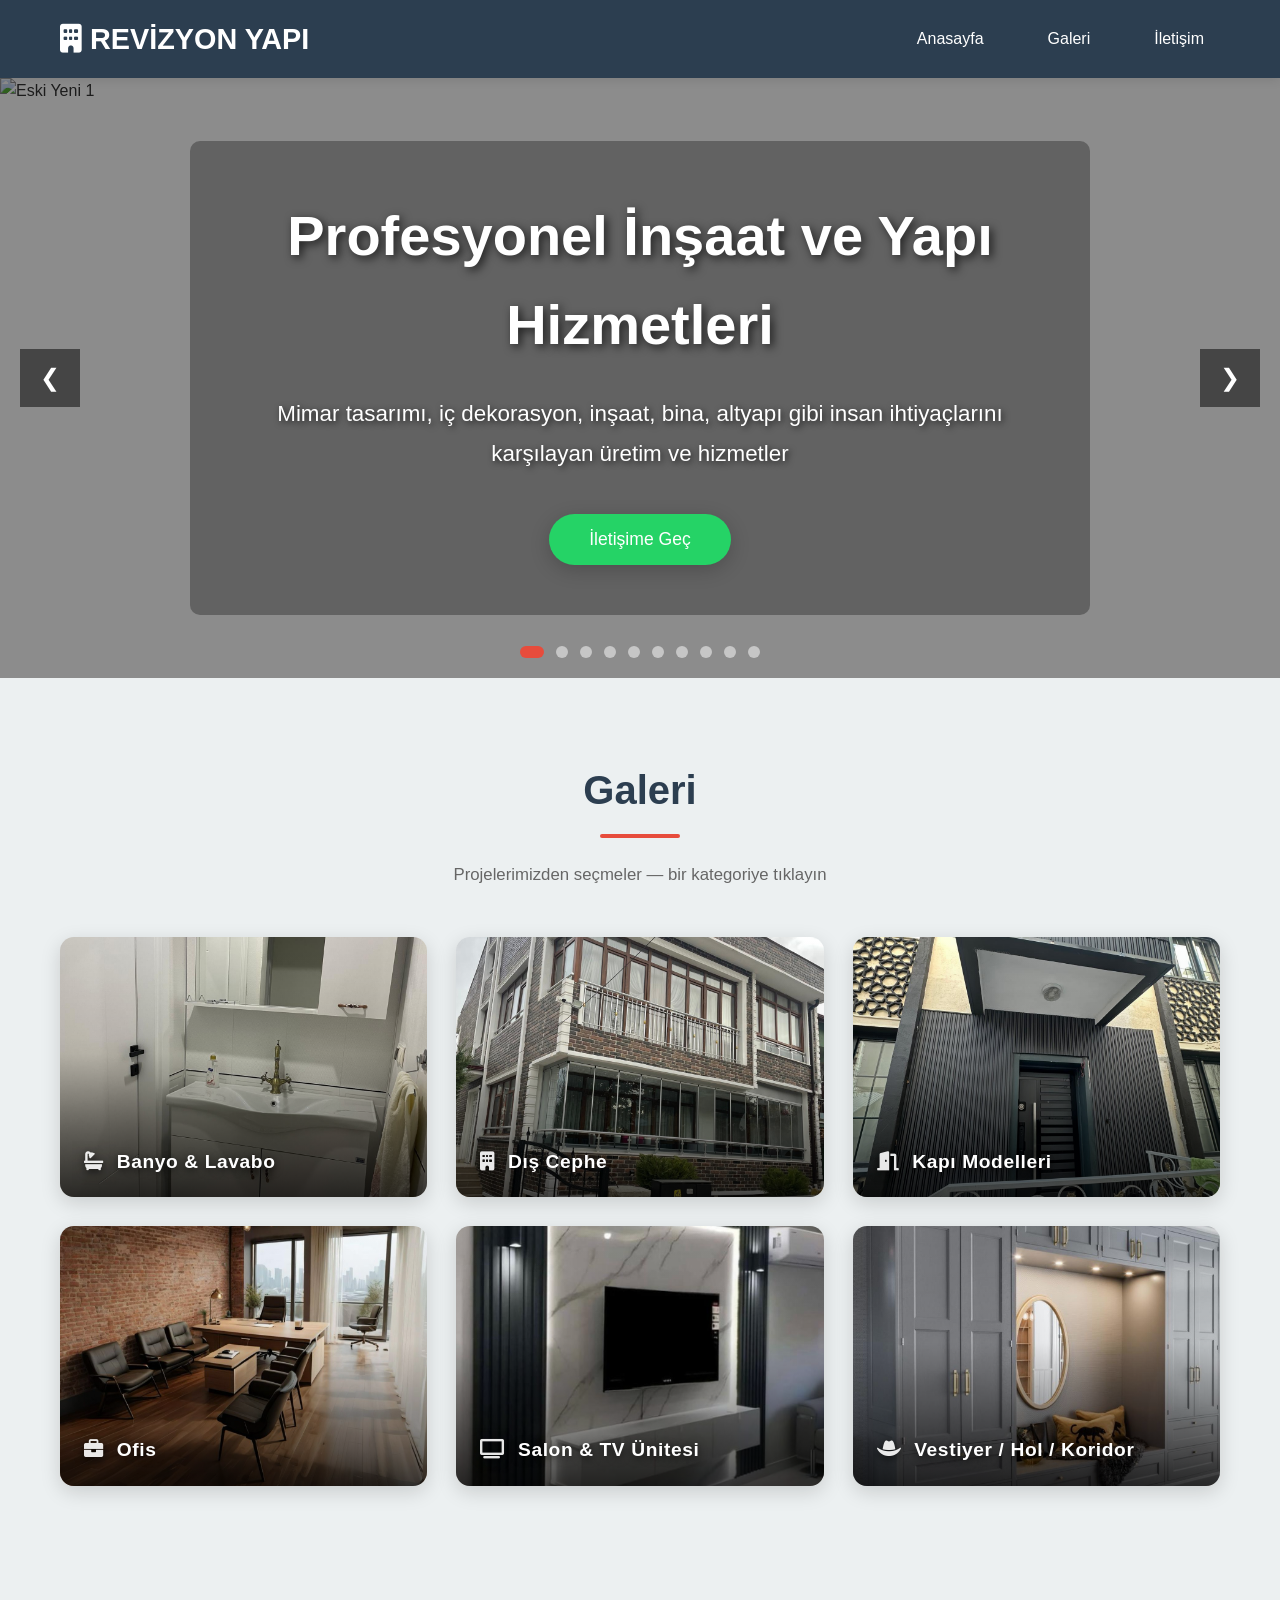
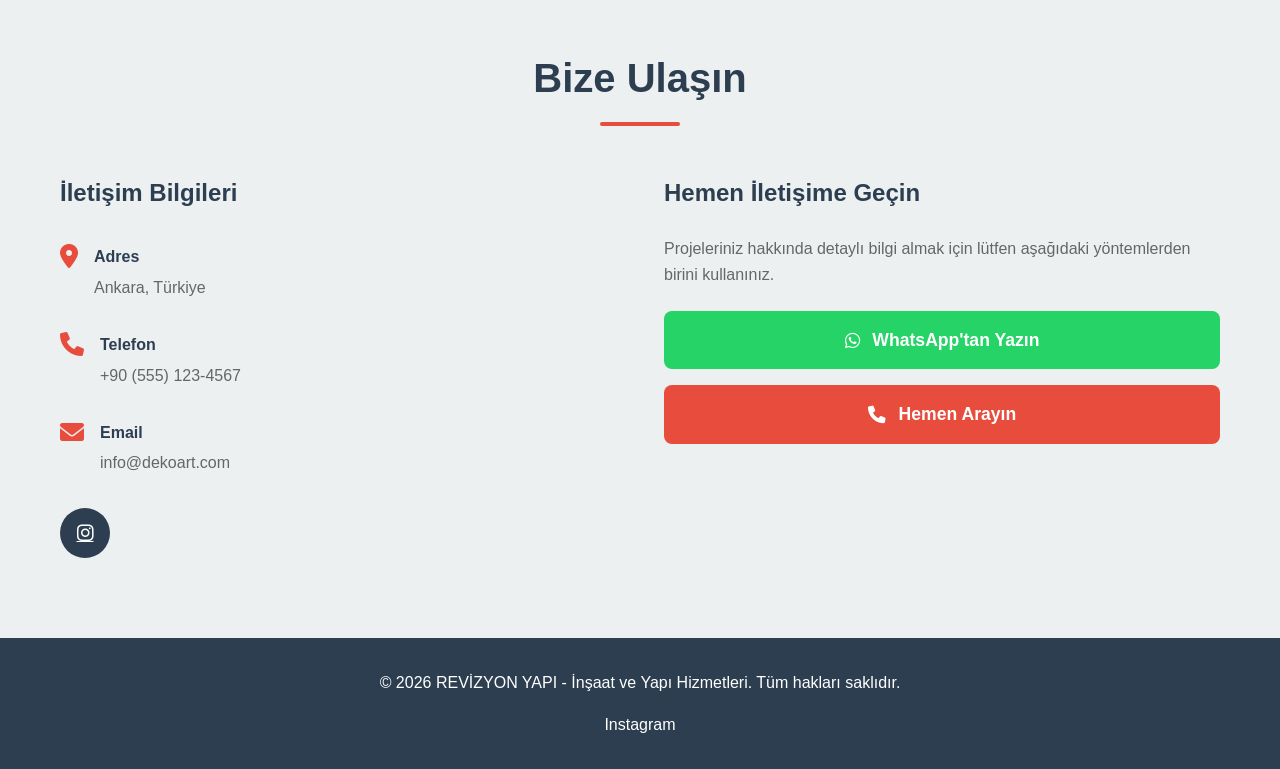
==== index.html @ 6023c545 "ilk yukleme" ====
<!DOCTYPE html>
<html lang="tr">
<head>
    <meta charset="UTF-8">
    <meta name="viewport" content="width=device-width, initial-scale=1.0">
    <title>REVİZYON YAPI - İnşaat ve Yapı Hizmetleri</title>
    <link rel="stylesheet" href="style.css">
    <link rel="stylesheet" href="https://cdnjs.cloudflare.com/ajax/libs/font-awesome/6.0.0/css/all.min.css">
</head>
<body>
    <!-- NAVİGASYON -->
    <nav class="navbar">
        <div class="container">
            <div class="navbar-brand">
                <h1><i class="fas fa-building"></i> REVİZYON YAPI</h1>
            </div>
            <button class="hamburger" id="hamburgerBtn" aria-label="Menü">
                <span></span>
                <span></span>
                <span></span>
            </button>
            <ul class="nav-menu" id="navMenu">
                <li><a href="#home">Anasayfa</a></li>
                <li><a href="#gallery">Galeri</a></li>
                <li><a href="#contact">İletişim</a></li>
            </ul>
        </div>
    </nav>

    <!-- HERO SECTION - IMAGE CAROUSEL -->
    <section id="home" class="hero">
        <div class="carousel-container">
            <div class="carousel">
                <div class="carousel-slide fade">
                    <img src="images/eski-yeni/Gemini_Generated_Image_1mvo9q1mvo9q1mvo.png" alt="Eski Yeni 1">
                </div>
                <div class="carousel-slide fade">
                    <img src="images/eski-yeni/Gemini_Generated_Image_4hr7b64hr7b64hr7.png" alt="Eski Yeni 2">
                </div>
                <div class="carousel-slide fade">
                    <img src="images/eski-yeni/Gemini_Generated_Image_7pe2s27pe2s27pe2.png" alt="Eski Yeni 3">
                </div>
                <div class="carousel-slide fade">
                    <img src="images/eski-yeni/Gemini_Generated_Image_8bwgp68bwgp68bwg.png" alt="Eski Yeni 4">
                </div>
                <div class="carousel-slide fade">
                    <img src="images/eski-yeni/Gemini_Generated_Image_aozlq8aozlq8aozl.png" alt="Eski Yeni 5">
                </div>
                <div class="carousel-slide fade">
                    <img src="images/eski-yeni/Gemini_Generated_Image_g1pezsg1pezsg1pe.png" alt="Eski Yeni 6">
                </div>
                <div class="carousel-slide fade">
                    <img src="images/eski-yeni/Gemini_Generated_Image_jnne5fjnne5fjnne.png" alt="Eski Yeni 7">
                </div>
                <div class="carousel-slide fade">
                    <img src="images/eski-yeni/Gemini_Generated_Image_pfhkv2pfhkv2pfhk.png" alt="Eski Yeni 8">
                </div>
                <div class="carousel-slide fade">
                    <img src="images/eski-yeni/Gemini_Generated_Image_pz9ef6pz9ef6pz9e.png" alt="Eski Yeni 9">
                </div>
                <div class="carousel-slide fade">
                    <img src="images/eski-yeni/Gemini_Generated_Image_t4fte6t4fte6t4ft.png" alt="Eski Yeni 10">
                </div>
            </div>

            <!-- CAROUSEL CONTROLS -->
            <button class="carousel-prev" id="carouselPrev">&#10094;</button>
            <button class="carousel-next" id="carouselNext">&#10095;</button>

            <!-- CAROUSEL INDICATORS -->
            <div class="carousel-indicators">
                <span class="indicator" data-slide="1"></span>
                <span class="indicator" data-slide="2"></span>
                <span class="indicator" data-slide="3"></span>
                <span class="indicator" data-slide="4"></span>
                <span class="indicator" data-slide="5"></span>
                <span class="indicator" data-slide="6"></span>
                <span class="indicator" data-slide="7"></span>
                <span class="indicator" data-slide="8"></span>
                <span class="indicator" data-slide="9"></span>
                <span class="indicator" data-slide="10"></span>
            </div>

            <!-- HERO CONTENT OVERLAY -->
            <div class="hero-overlay">
                <div class="hero-content">
                    <h2>Profesyonel İnşaat ve Yapı Hizmetleri</h2>
                    <p>Mimar tasarımı, iç dekorasyon, inşaat, bina, altyapı gibi insan ihtiyaçlarını karşılayan üretim ve hizmetler</p>
                    <button class="cta-btn">İletişime Geç</button>
                </div>
            </div>
        </div>
    </section>

    <!-- GALERİ SECTION -->
    <section id="gallery" class="gallery">
        <div class="container">
            <h2 class="section-title">Galeri</h2>
            <p class="section-subtitle">Projelerimizden seçmeler — bir kategoriye tıklayın</p>

            <div class="gallery-categories">
                <a href="galeri/banyo-lavabo.html" class="gallery-card">
                    <img src="images/banyo-lavabo/1.jpeg" alt="Banyo &amp; Lavabo">
                    <div class="gallery-card-overlay">
                        <h3><i class="fas fa-bath"></i> Banyo &amp; Lavabo</h3>
                    </div>
                </a>
                <a href="galeri/dis-cephe.html" class="gallery-card">
                    <img src="images/dis-cephe/1.jpeg" alt="Dış Cephe">
                    <div class="gallery-card-overlay">
                        <h3><i class="fas fa-building"></i> Dış Cephe</h3>
                    </div>
                </a>
                <a href="galeri/kapi-modelleri.html" class="gallery-card">
                    <img src="images/kapi-modelleri/1.jpeg" alt="Kapı Modelleri">
                    <div class="gallery-card-overlay">
                        <h3><i class="fas fa-door-open"></i> Kapı Modelleri</h3>
                    </div>
                </a>
                <a href="galeri/ofis.html" class="gallery-card">
                    <img src="images/ofis/1.jpeg" alt="Ofis">
                    <div class="gallery-card-overlay">
                        <h3><i class="fas fa-briefcase"></i> Ofis</h3>
                    </div>
                </a>
                <a href="galeri/salon-tv-unitesi.html" class="gallery-card">
                    <img src="images/salon-tv-unitesi/1.jpeg" alt="Salon &amp; TV Ünitesi">
                    <div class="gallery-card-overlay">
                        <h3><i class="fas fa-tv"></i> Salon &amp; TV Ünitesi</h3>
                    </div>
                </a>
                <a href="galeri/vestiyer-hol-koridor.html" class="gallery-card">
                    <img src="images/vestiyer-hol-koridor/1.jpeg" alt="Vestiyer / Hol / Koridor">
                    <div class="gallery-card-overlay">
                        <h3><i class="fas fa-hat-cowboy"></i> Vestiyer / Hol / Koridor</h3>
                    </div>
                </a>
            </div>
        </div>
    </section>





    <!-- İLETİŞİM FORMU -->
    <section id="contact" class="contact">
        <div class="container">
            <h2 class="section-title">Bize Ulaşın</h2>
            <div class="contact-wrapper">
                <div class="contact-info">
                    <h3>İletişim Bilgileri</h3>
                    <div class="info-item">
                        <i class="fas fa-map-marker-alt"></i>
                        <div>
                            <h4>Adres</h4>
                            <p>Ankara, Türkiye</p>
                        </div>
                    </div>
                    <div class="info-item">
                        <i class="fas fa-phone"></i>
                        <div>
                            <h4>Telefon</h4>
                            <p>+90 (555) 123-4567</p>
                        </div>
                    </div>
                    <div class="info-item">
                        <i class="fas fa-envelope"></i>
                        <div>
                            <h4>Email</h4>
                            <p>info@dekoart.com</p>
                        </div>
                    </div>
                    <div class="social-links">
                        <a href="https://instagram.com/revizyon_yapı2020" target="_blank" title="Instagram"><i class="fab fa-instagram"></i></a>
                    </div>
                </div>

                <div class="quick-contact">
                    <h3>Hemen İletişime Geçin</h3>
                    <p>Projeleriniz hakkında detaylı bilgi almak için lütfen aşağıdaki yöntemlerden birini kullanınız.</p>
                    <div class="contact-buttons">
                        <a href="https://wa.me/905551234567" class="whatsapp-btn" target="_blank">
                            <i class="fab fa-whatsapp"></i> WhatsApp'tan Yazın
                        </a>
                        <a href="tel:+905551234567" class="phone-btn">
                            <i class="fas fa-phone"></i> Hemen Arayın
                        </a>
                    </div>
                </div>
            </div>
        </div>
    </section>

    <!-- FOOTER -->
    <footer class="footer">
        <div class="container">
            <p>&copy; 2026 REVİZYON YAPI - İnşaat ve Yapı Hizmetleri. Tüm hakları saklıdır.</p>
            <div class="footer-links">
                <a href="https://instagram.com/revizyon_yapı2020" target="_blank">Instagram</a>
            </div>
        </div>
    </footer>

    <!-- SCROLL TO TOP BUTTON -->
    <button class="scroll-to-top" title="Yukarı Çık"><i class="fas fa-arrow-up"></i></button>

    <script src="script.js"></script>
</body>
</html>
---- style.css ----
* {
    margin: 0;
    padding: 0;
    box-sizing: border-box;
}

:root {
    --primary-color: #2c3e50;
    --secondary-color: #e74c3c;
    --accent-color: #3498db;
    --light-bg: #ecf0f1;
    --text-color: #333;
    --transition: all 0.3s ease;
}

body {
    font-family: 'Segoe UI', Tahoma, Geneva, Verdana, sans-serif;
    line-height: 1.6;
    color: var(--text-color);
}

.container {
    max-width: 1200px;
    margin: 0 auto;
    padding: 0 20px;
}

/* HAMBURGER MENÜ */
.hamburger {
    display: none;
    flex-direction: column;
    gap: 5px;
    background: none;
    border: none;
    cursor: pointer;
    padding: 6px;
    z-index: 200;
}

.hamburger span {
    display: block;
    width: 26px;
    height: 3px;
    background: white;
    border-radius: 3px;
    transition: var(--transition);
}

.hamburger.active span:nth-child(1) {
    transform: translateY(8px) rotate(45deg);
}

.hamburger.active span:nth-child(2) {
    opacity: 0;
}

.hamburger.active span:nth-child(3) {
    transform: translateY(-8px) rotate(-45deg);
}

/* SCROLL TO TOP */
.scroll-to-top {
    position: fixed;
    bottom: 30px;
    right: 30px;
    background: var(--secondary-color);
    color: white;
    border: none;
    width: 48px;
    height: 48px;
    border-radius: 50%;
    font-size: 1.1rem;
    cursor: pointer;
    display: none;
    align-items: center;
    justify-content: center;
    z-index: 999;
    box-shadow: 0 4px 15px rgba(0,0,0,0.2);
    transition: var(--transition);
}

.scroll-to-top:hover {
    background: #c0392b;
    transform: scale(1.1);
}

/* NAVİGASYON */
.navbar {
    background: var(--primary-color);
    color: white;
    padding: 1rem 0;
    position: sticky;
    top: 0;
    z-index: 100;
    box-shadow: 0 2px 10px rgba(0,0,0,0.1);
}

.navbar .container {
    display: flex;
    justify-content: space-between;
    align-items: center;
}

.navbar-brand h1 {
    font-size: 1.8rem;
    display: flex;
    align-items: center;
    gap: 0.5rem;
}

.nav-menu {
    display: flex;
    list-style: none;
    gap: 2rem;
}

.nav-menu a {
    color: white;
    text-decoration: none;
    transition: var(--transition);
    padding: 0.5rem 1rem;
    border-radius: 5px;
}

.nav-menu a:hover {
    background: var(--secondary-color);
    color: white;
}

/* HERO SECTION */
.hero {
    position: relative;
    width: 100%;
    height: clamp(420px, 70vh, 600px);
    overflow: hidden;
}

.carousel-container {
    position: relative;
    width: 100%;
    height: 100%;
}

.carousel {
    position: relative;
    width: 100%;
    height: 100%;
}

.carousel-slide {
    position: absolute;
    width: 100%;
    height: 100%;
    opacity: 0;
    transition: opacity 1s ease-in-out;
    z-index: 1;
}

.carousel-slide.fade {
    opacity: 0;
}

.carousel-slide.fade.active {
    opacity: 1;
}

.carousel-slide img {
    width: 100%;
    height: 100%;
    object-fit: cover;
}

/* CAROUSEL CONTROLS */
.carousel-prev,
.carousel-next {
    position: absolute;
    top: 50%;
    transform: translateY(-50%);
    background: rgba(0, 0, 0, 0.5);
    color: white;
    border: none;
    font-size: 24px;
    padding: 15px 20px;
    cursor: pointer;
    z-index: 10;
    transition: var(--transition);
}

.carousel-prev {
    left: 20px;
}

.carousel-next {
    right: 20px;
}

.carousel-prev:hover,
.carousel-next:hover {
    background: rgba(0, 0, 0, 0.8);
}

/* CAROUSEL INDICATORS */
.carousel-indicators {
    position: absolute;
    bottom: 20px;
    left: 50%;
    transform: translateX(-50%);
    display: flex;
    gap: 12px;
    z-index: 10;
}

.indicator {
    width: 12px;
    height: 12px;
    border-radius: 50%;
    background: rgba(255, 255, 255, 0.5);
    cursor: pointer;
    transition: var(--transition);
}

.indicator.active {
    background: var(--secondary-color);
    width: 24px;
    border-radius: 6px;
}

.indicator:hover {
    background: rgba(255, 255, 255, 0.8);
}

/* HERO OVERLAY */
.hero-overlay {
    position: absolute;
    top: 0;
    left: 0;
    right: 0;
    bottom: 0;
    background: rgba(0, 0, 0, 0.45);
    display: flex;
    align-items: center;
    justify-content: center;
    z-index: 5;
}

.hero-content {
    text-align: center;
    color: white;
    max-width: 900px;
    padding: 50px;
    animation: slideInDown 0.8s ease;
    z-index: 6;
    background: rgba(0, 0, 0, 0.3);
    border-radius: 10px;
}

.hero-content h2 {
    font-size: 3.5rem;
    margin-bottom: 1.5rem;
    text-shadow: 3px 3px 10px rgba(0, 0, 0, 0.7);
    font-weight: 700;
}

.hero-content p {
    font-size: 1.4rem;
    margin-bottom: 2.5rem;
    opacity: 1;
    text-shadow: 2px 2px 6px rgba(0, 0, 0, 0.7);
    line-height: 1.8;
}

.cta-btn {
    background: #25D366;
    color: white;
    border: none;
    padding: 15px 40px;
    font-size: 1.1rem;
    border-radius: 50px;
    cursor: pointer;
    transition: var(--transition);
    box-shadow: 0 5px 20px rgba(0,0,0,0.2);
}

.cta-btn:hover {
    background: #1fa952;
    transform: translateY(-3px);
    box-shadow: 0 8px 25px rgba(0,0,0,0.3);
}

/* SECTION TITLES */
.section-title {
    font-size: 2.5rem;
    text-align: center;
    margin-bottom: 3rem;
    color: var(--primary-color);
    position: relative;
    padding-bottom: 1rem;
}

.section-title::after {
    content: '';
    position: absolute;
    bottom: 0;
    left: 50%;
    transform: translateX(-50%);
    width: 80px;
    height: 4px;
    background: var(--secondary-color);
    border-radius: 2px;
}

/* GALERİ */
.gallery {
    padding: 80px 20px;
    background: var(--light-bg);
}

.section-subtitle {
    text-align: center;
    color: #666;
    margin-top: -1.5rem;
    margin-bottom: 3rem;
    font-size: 1.05rem;
}

/* GALERİ KATEGORİ KARTLARI */
.gallery-categories {
    display: grid;
    grid-template-columns: repeat(3, 1fr);
    gap: 1.8rem;
}

.gallery-card {
    display: block;
    position: relative;
    border-radius: 14px;
    overflow: hidden;
    box-shadow: 0 6px 20px rgba(0,0,0,0.15);
    transition: var(--transition);
    text-decoration: none;
    height: 260px;
}

.gallery-card:hover {
    transform: translateY(-8px);
    box-shadow: 0 18px 40px rgba(0,0,0,0.25);
}

.gallery-card img {
    width: 100%;
    height: 100%;
    object-fit: cover;
    transition: transform 0.5s ease;
    display: block;
}

.gallery-card:hover img {
    transform: scale(1.08);
}

.gallery-card-overlay {
    position: absolute;
    inset: 0;
    background: linear-gradient(to top, rgba(0,0,0,0.72) 0%, rgba(0,0,0,0.05) 55%, rgba(0,0,0,0) 100%);
    display: flex;
    align-items: flex-end;
    padding: 1.4rem 1.5rem;
    color: white;
    transition: background 0.35s ease;
}

.gallery-card:hover .gallery-card-overlay {
    background: linear-gradient(to top, rgba(0,0,0,0.85) 0%, rgba(0,0,0,0.15) 60%, rgba(0,0,0,0) 100%);
}

.gallery-card-overlay h3 {
    font-size: 1.2rem;
    font-weight: 700;
    letter-spacing: 0.6px;
    margin: 0;
    font-family: 'Segoe UI', sans-serif;
    text-shadow: 0 2px 8px rgba(0,0,0,0.8);
    color: #fff;
    line-height: 1.3;
}

.gallery-card-overlay h3 i {
    margin-right: 0.45rem;
    opacity: 0.9;
}

/* GALERİ DETAY SAYFASI */
.gallery-detail-section {
    padding: 100px 20px 80px;
    min-height: 100vh;
    background: #f5f5f5;
}

.photo-count {
    text-align: center;
    color: #888;
    margin-top: -1.5rem;
    margin-bottom: 2.5rem;
    font-size: 1rem;
}

.gallery-detail-grid {
    display: grid;
    grid-template-columns: repeat(auto-fill, minmax(280px, 1fr));
    gap: 1.2rem;
}

.detail-item {
    border-radius: 10px;
    overflow: hidden;
    cursor: pointer;
    box-shadow: 0 4px 12px rgba(0,0,0,0.1);
    transition: var(--transition);
    aspect-ratio: 4/3;
    background: #ddd;
}

.detail-item:hover {
    transform: translateY(-5px);
    box-shadow: 0 12px 28px rgba(0,0,0,0.2);
}

.detail-item img {
    width: 100%;
    height: 100%;
    object-fit: cover;
    display: block;
    transition: transform 0.4s ease;
}

.detail-item:hover img {
    transform: scale(1.05);
}

/* NAVİGASYON - DETAY SAYFA */
.nav-detail {
    display: flex;
    align-items: center;
    justify-content: space-between;
}

.navbar-brand {
    text-decoration: none;
    color: inherit;
}

.back-btn {
    display: inline-flex;
    align-items: center;
    gap: 0.5rem;
    padding: 9px 22px;
    background: white;
    color: var(--primary-color);
    border: 2px solid var(--primary-color);
    border-radius: 25px;
    font-weight: 600;
    text-decoration: none;
    font-size: 0.95rem;
    transition: var(--transition);
    white-space: nowrap;
}

.back-btn:hover {
    background: var(--primary-color);
    color: white;
}

/* LIGHTBOX */
.lightbox {
    display: none;
    position: fixed;
    inset: 0;
    background: rgba(0, 0, 0, 0.94);
    z-index: 9999;
    justify-content: center;
    align-items: center;
}

.lightbox.active {
    display: flex;
}

.lightbox-content {
    position: relative;
    max-width: 92vw;
    max-height: 88vh;
    text-align: center;
}

.lightbox-content img {
    max-width: 92vw;
    max-height: 84vh;
    object-fit: contain;
    border-radius: 6px;
    box-shadow: 0 0 60px rgba(0,0,0,0.8);
}

#lightboxCaption {
    color: #ccc;
    margin-top: 0.8rem;
    font-size: 0.95rem;
}

.lightbox-close {
    position: fixed;
    top: 18px;
    right: 22px;
    background: rgba(255,255,255,0.15);
    border: none;
    color: white;
    font-size: 1.6rem;
    width: 46px;
    height: 46px;
    border-radius: 50%;
    cursor: pointer;
    display: flex;
    align-items: center;
    justify-content: center;
    transition: background 0.2s;
    z-index: 10000;
}

.lightbox-close:hover {
    background: rgba(255,255,255,0.3);
}

.lightbox-prev,
.lightbox-next {
    position: fixed;
    top: 50%;
    transform: translateY(-50%);
    background: rgba(255,255,255,0.15);
    border: none;
    color: white;
    font-size: 1.6rem;
    width: 50px;
    height: 50px;
    border-radius: 50%;
    cursor: pointer;
    display: flex;
    align-items: center;
    justify-content: center;
    transition: background 0.2s;
    z-index: 10000;
}

.lightbox-prev { left: 18px; }
.lightbox-next { right: 18px; }

.lightbox-prev:hover,
.lightbox-next:hover {
    background: rgba(255,255,255,0.3);
}

/* ÜRÜNLER */
.products {
    padding: 80px 20px;
}

.product-grid {
    display: grid;
    grid-template-columns: repeat(auto-fit, minmax(250px, 1fr));
    gap: 2rem;
}

.product-card {
    background: white;
    border-radius: 10px;
    overflow: hidden;
    box-shadow: 0 5px 15px rgba(0,0,0,0.1);
    transition: var(--transition);
    text-align: center;
}

.product-card:hover {
    transform: translateY(-10px);
    box-shadow: 0 15px 30px rgba(0,0,0,0.2);
}

.product-card img {
    width: 100%;
    height: 250px;
    object-fit: cover;
}

.product-card h3 {
    margin-top: 1rem;
    color: var(--primary-color);
}

.product-card p {
    padding: 0 1rem;
    color: #666;
    font-size: 0.9rem;
}

.product-rating {
    margin: 1rem 0;
    font-size: 1.2rem;
    color: #f39c12;
}

.product-price {
    display: block;
    font-size: 1.5rem;
    font-weight: bold;
    color: var(--secondary-color);
    padding: 1rem 0;
    border-top: 1px solid #eee;
}

/* FİYATLANDIRMA */
.pricing {
    padding: 80px 20px;
    background: var(--light-bg);
}

.pricing-grid {
    display: grid;
    grid-template-columns: repeat(auto-fit, minmax(280px, 1fr));
    gap: 2rem;
}

.pricing-card {
    background: white;
    border-radius: 10px;
    padding: 2rem;
    text-align: center;
    position: relative;
    transition: var(--transition);
    box-shadow: 0 5px 15px rgba(0,0,0,0.1);
}

.pricing-card.featured {
    border: 3px solid var(--secondary-color);
    transform: scale(1.05);
}

.pricing-card:hover {
    box-shadow: 0 15px 30px rgba(0,0,0,0.2);
}

.badge {
    position: absolute;
    top: -15px;
    left: 50%;
    transform: translateX(-50%);
    background: var(--secondary-color);
    color: white;
    padding: 5px 20px;
    border-radius: 20px;
    font-weight: bold;
    font-size: 0.9rem;
}

.pricing-card h3 {
    color: var(--primary-color);
    margin-bottom: 1rem;
    font-size: 1.5rem;
}

.price {
    font-size: 2.5rem;
    color: var(--secondary-color);
    font-weight: bold;
}

.price-period {
    color: #666;
    margin-bottom: 2rem;
}

.features-list {
    list-style: none;
    margin: 2rem 0;
    text-align: left;
}

.features-list li {
    padding: 0.8rem 0;
    border-bottom: 1px solid #eee;
    color: #666;
}

.features-list i {
    color: #27ae60;
    margin-right: 0.5rem;
}

.features-list .fa-times {
    color: #e74c3c;
}

.pricing-btn {
    width: 100%;
    padding: 12px;
    background: var(--primary-color);
    color: white;
    border: none;
    border-radius: 5px;
    cursor: pointer;
    transition: var(--transition);
    margin-top: 1rem;
    font-weight: bold;
}

.pricing-btn:hover {
    background: var(--secondary-color);
}

/* BLOG */
.blog {
    padding: 80px 20px;
}

.blog-grid {
    display: grid;
    grid-template-columns: repeat(auto-fit, minmax(300px, 1fr));
    gap: 2rem;
}

.blog-card {
    background: white;
    border-radius: 10px;
    overflow: hidden;
    box-shadow: 0 5px 15px rgba(0,0,0,0.1);
    transition: var(--transition);
}

.blog-card:hover {
    transform: translateY(-10px);
    box-shadow: 0 15px 30px rgba(0,0,0,0.2);
}

.blog-card img {
    width: 100%;
    height: 200px;
    object-fit: cover;
}

.blog-content {
    padding: 2rem;
}

.blog-date {
    color: var(--secondary-color);
    font-size: 0.9rem;
    font-weight: bold;
}

.blog-card h3 {
    margin: 0.5rem 0;
    color: var(--primary-color);
}

.blog-card p {
    color: #666;
    margin: 1rem 0;
    font-size: 0.95rem;
}

.read-more {
    color: var(--accent-color);
    text-decoration: none;
    font-weight: bold;
    transition: var(--transition);
}

.read-more:hover {
    color: var(--secondary-color);
}

/* İLETİŞİM */
.contact {
    padding: 80px 20px;
    background: var(--light-bg);
}

.contact-wrapper {
    display: grid;
    grid-template-columns: 1fr 1fr;
    gap: 3rem;
    align-items: start;
}

.contact-info h3 {
    color: var(--primary-color);
    margin-bottom: 2rem;
    font-size: 1.5rem;
}

.info-item {
    display: flex;
    gap: 1rem;
    margin-bottom: 2rem;
}

.info-item i {
    color: var(--secondary-color);
    font-size: 1.5rem;
    flex-shrink: 0;
}

.info-item h4 {
    color: var(--primary-color);
    margin-bottom: 0.3rem;
}

.info-item p {
    color: #666;
}

.social-links {
    display: flex;
    gap: 1rem;
    margin-top: 2rem;
}

.social-links a {
    display: inline-flex;
    align-items: center;
    justify-content: center;
    width: 50px;
    height: 50px;
    background: var(--primary-color);
    color: white;
    border-radius: 50%;
    transition: var(--transition);
    font-size: 1.2rem;
}

.social-links a:hover {
    background: var(--secondary-color);
    transform: translateY(-5px);
}

.quick-contact {
    display: flex;
    flex-direction: column;
    gap: 1.5rem;
}

.quick-contact h3 {
    color: var(--primary-color);
    font-size: 1.5rem;
}

.quick-contact p {
    color: #666;
    line-height: 1.6;
}

.contact-buttons {
    display: flex;
    flex-direction: column;
    gap: 1rem;
}

.whatsapp-btn,
.phone-btn {
    display: inline-flex;
    align-items: center;
    justify-content: center;
    gap: 0.8rem;
    padding: 15px 30px;
    border: none;
    border-radius: 8px;
    font-size: 1.1rem;
    font-weight: bold;
    cursor: pointer;
    text-decoration: none;
    transition: var(--transition);
    color: white;
}

.whatsapp-btn {
    background: #25D366;
}

.whatsapp-btn:hover {
    background: #1fa952;
    transform: translateY(-3px);
    box-shadow: 0 8px 25px rgba(37, 211, 102, 0.3);
}

.phone-btn {
    background: var(--secondary-color);
}

.phone-btn:hover {
    background: #c0392b;
    transform: translateY(-3px);
    box-shadow: 0 8px 25px rgba(231, 76, 60, 0.3);
}

.contact-form {
    display: none;
    flex-direction: column;
    gap: 1rem;
}

.contact-form input,
.contact-form select,
.contact-form textarea {
    padding: 12px;
    border: 1px solid #ddd;
    border-radius: 5px;
    font-family: inherit;
    font-size: 1rem;
    transition: var(--transition);
}

.contact-form input:focus,
.contact-form select:focus,
.contact-form textarea:focus {
    outline: none;
    border-color: var(--accent-color);
    box-shadow: 0 0 10px rgba(52, 152, 219, 0.2);
}

.submit-btn {
    padding: 12px;
    background: var(--secondary-color);
    color: white;
    border: none;
    border-radius: 5px;
    cursor: pointer;
    font-weight: bold;
    font-size: 1rem;
    transition: var(--transition);
}

.submit-btn:hover {
    background: #c0392b;
}

.form-message {
    padding: 1rem;
    border-radius: 5px;
    text-align: center;
    min-height: 20px;
}

.form-message.success {
    background: #d4edda;
    color: #155724;
    display: block;
}

.form-message.error {
    background: #f8d7da;
    color: #721c24;
    display: block;
}

/* FOOTER */
.footer {
    background: var(--primary-color);
    color: white;
    padding: 2rem;
    text-align: center;
}

.footer .container {
    display: flex;
    flex-direction: column;
    gap: 1rem;
}

.footer-links {
    display: flex;
    justify-content: center;
    gap: 2rem;
    flex-wrap: wrap;
}

.footer-links a {
    color: white;
    text-decoration: none;
    transition: var(--transition);
}

.footer-links a:hover {
    color: var(--secondary-color);
}

/* ANIMASYONLAR */
@keyframes slideInDown {
    from {
        opacity: 0;
        transform: translateY(-30px);
    }
    to {
        opacity: 1;
        transform: translateY(0);
    }
}

@keyframes slideInUp {
    from {
        opacity: 0;
        transform: translateY(30px);
    }
    to {
        opacity: 1;
        transform: translateY(0);
    }
}

/* RESPONSIVE */
@media (max-width: 768px) {
    .hamburger {
        display: flex;
    }

    .nav-menu {
        position: absolute;
        top: 100%;
        left: 0;
        right: 0;
        background: var(--primary-color);
        flex-direction: column;
        gap: 0;
        max-height: 0;
        overflow: hidden;
        transition: max-height 0.35s ease;
        box-shadow: 0 4px 10px rgba(0,0,0,0.2);
    }

    .nav-menu.open {
        max-height: 300px;
    }

    .nav-menu li a {
        display: block;
        padding: 14px 24px;
        border-top: 1px solid rgba(255,255,255,0.08);
    }

    .navbar .container {
        position: relative;
        flex-wrap: nowrap;
    }

    .navbar-brand h1 {
        font-size: 1.3rem;
    }

    .hero {
        height: clamp(320px, 55vw, 420px);
    }

    .hero-content {
        padding: 24px 20px;
        max-width: 95%;
    }

    .hero-content h2 {
        font-size: 1.6rem;
    }

    .hero-content p {
        font-size: 0.95rem;
        margin-bottom: 1.5rem;
    }

    .cta-btn {
        padding: 12px 28px;
        font-size: 1rem;
    }

    .carousel-prev,
    .carousel-next {
        font-size: 18px;
        padding: 10px 14px;
    }

    .section-title {
        font-size: 1.8rem;
    }

    .contact-wrapper {
        grid-template-columns: 1fr;
    }

    .pricing-card.featured {
        transform: scale(1);
    }

    .gallery-categories {
        grid-template-columns: repeat(2, 1fr);
        gap: 1rem;
    }

    .gallery-card {
        height: 180px;
    }

    .gallery-detail-grid {
        grid-template-columns: repeat(auto-fill, minmax(200px, 1fr));
    }

    .gallery-grid,
    .product-grid,
    .blog-grid,
    .pricing-grid {
        grid-template-columns: 1fr;
    }

    .scroll-to-top {
        bottom: 20px;
        right: 16px;
        width: 42px;
        height: 42px;
    }
}

@media (max-width: 480px) {
    .navbar-brand h1 {
        font-size: 1.05rem;
    }

    .back-btn {
        padding: 7px 14px;
        font-size: 0.85rem;
    }

    .hero {
        height: clamp(280px, 60vw, 360px);
    }

    .hero-content {
        padding: 16px 14px;
    }

    .hero-content h2 {
        font-size: 1.25rem;
        margin-bottom: 0.8rem;
    }

    .hero-content p {
        font-size: 0.85rem;
        margin-bottom: 1rem;
    }

    .gallery-categories {
        grid-template-columns: 1fr;
    }

    .gallery-card {
        height: 200px;
    }

    .section-title {
        font-size: 1.5rem;
    }

    .carousel-indicators {
        bottom: 10px;
        gap: 8px;
    }

    .indicator {
        width: 8px;
        height: 8px;
    }

    .indicator.active {
        width: 16px;
    }
}
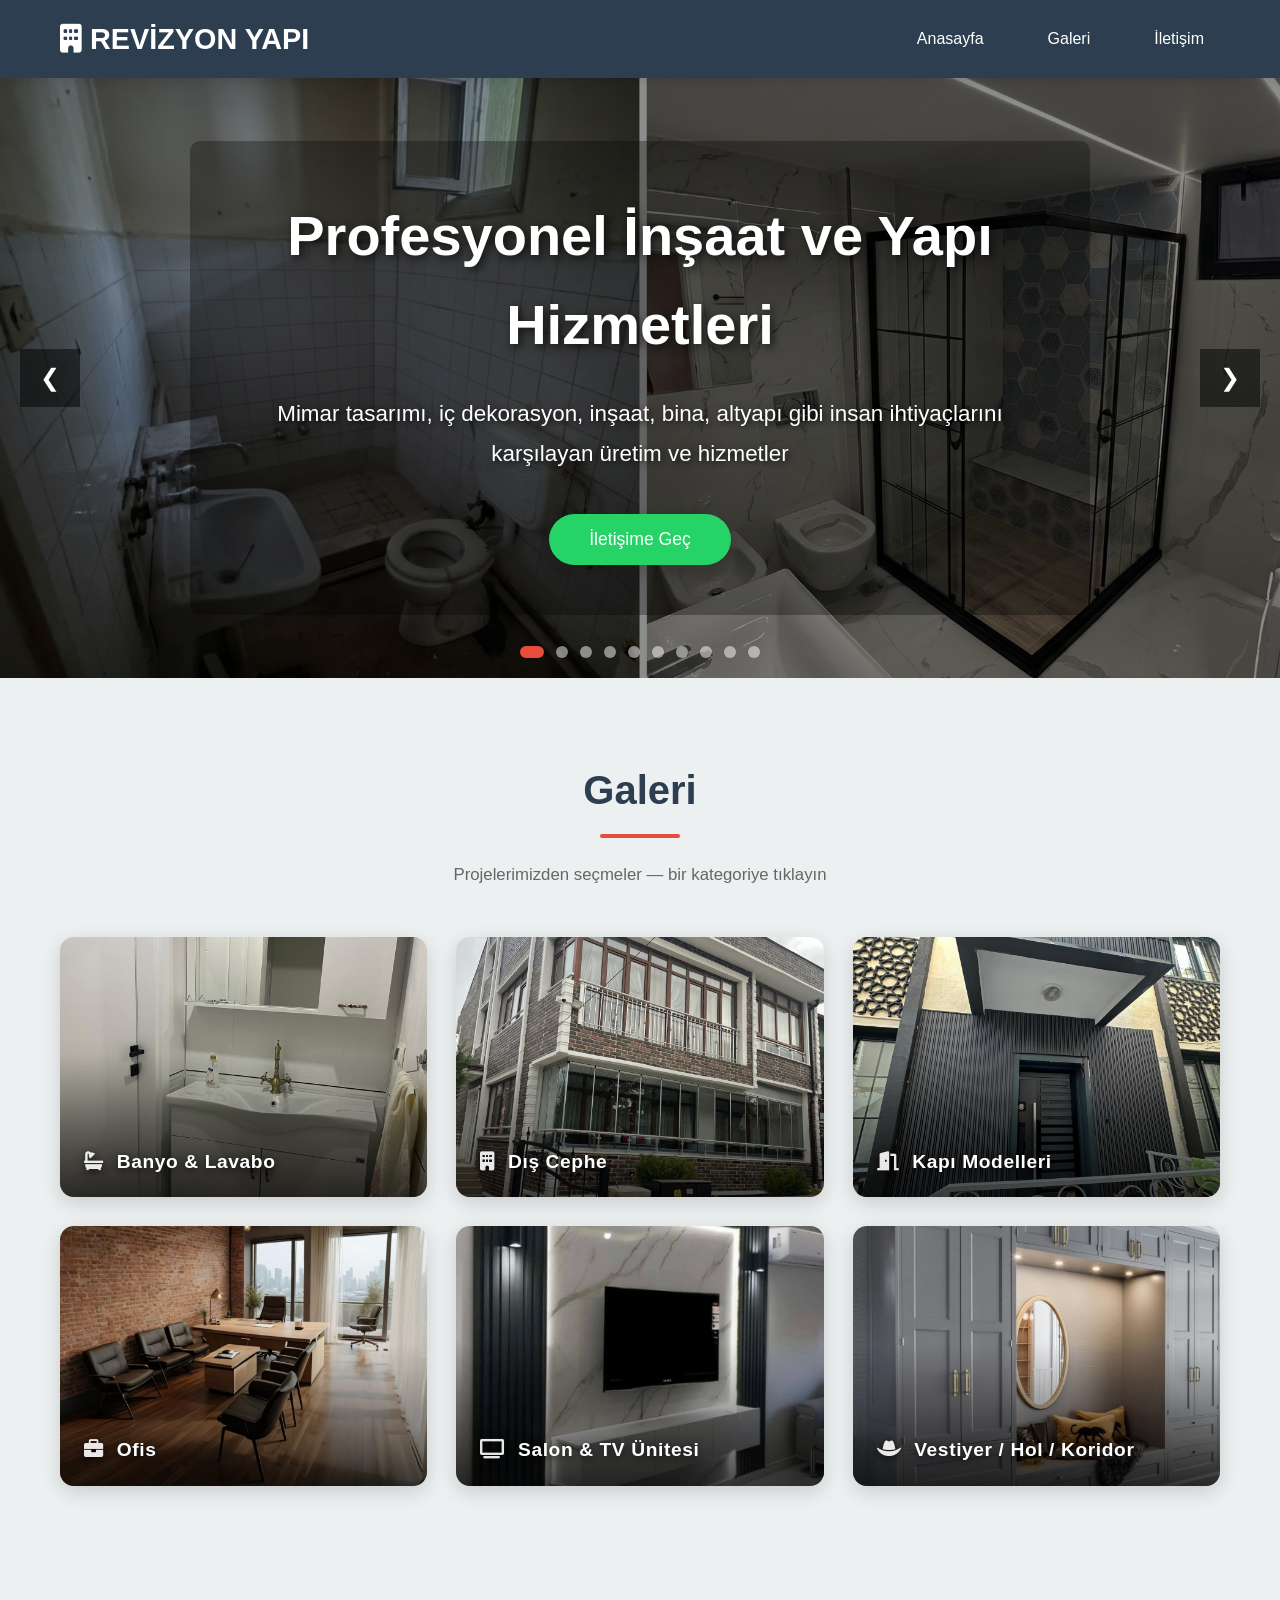
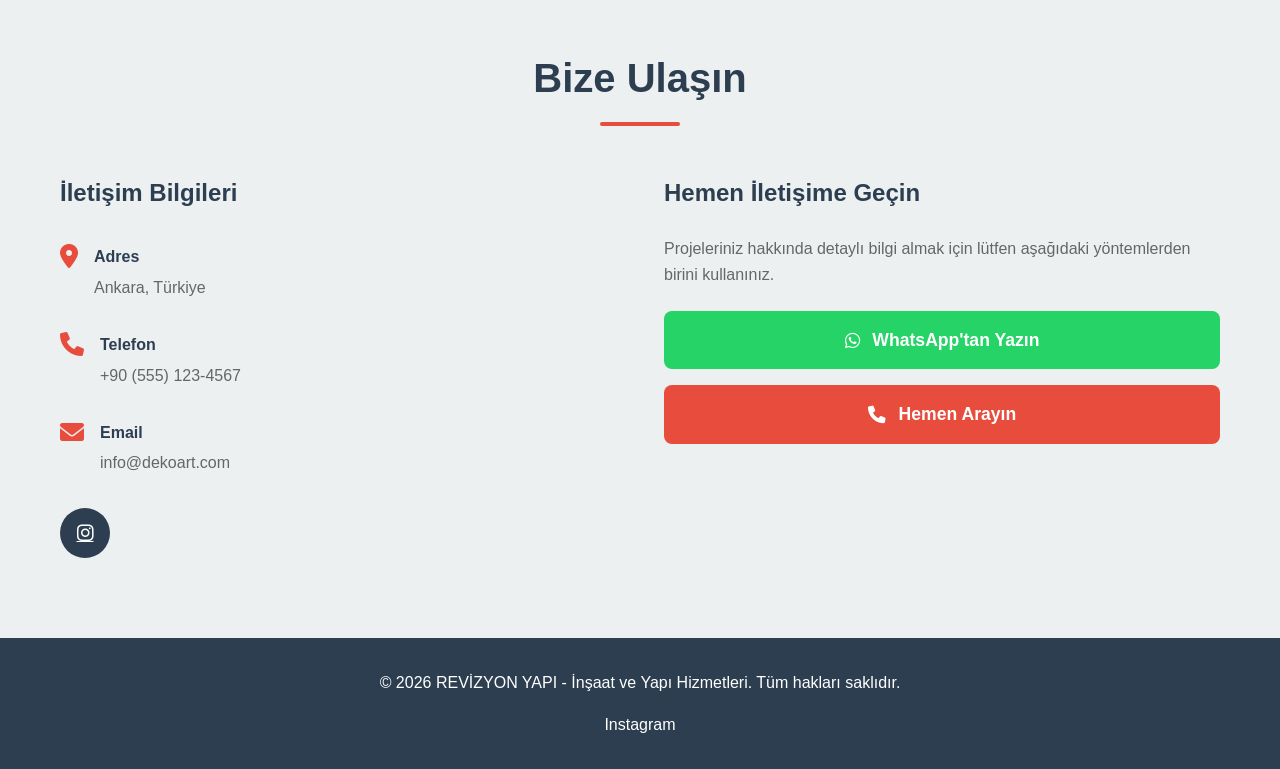
==== commit bb171866: "performans: PNG carousel gorselleri JPEG'e donusturuldu, lazy loading eklendi, mobil optimizasyon" ====
--- a/index.html
+++ b/index.html
@@ -32,34 +32,34 @@
         <div class="carousel-container">
             <div class="carousel">
                 <div class="carousel-slide fade">
-                    <img src="images/eski-yeni/Gemini_Generated_Image_1mvo9q1mvo9q1mvo.png" alt="Eski Yeni 1">
-                </div>
-                <div class="carousel-slide fade">
-                    <img src="images/eski-yeni/Gemini_Generated_Image_4hr7b64hr7b64hr7.png" alt="Eski Yeni 2">
-                </div>
-                <div class="carousel-slide fade">
-                    <img src="images/eski-yeni/Gemini_Generated_Image_7pe2s27pe2s27pe2.png" alt="Eski Yeni 3">
-                </div>
-                <div class="carousel-slide fade">
-                    <img src="images/eski-yeni/Gemini_Generated_Image_8bwgp68bwgp68bwg.png" alt="Eski Yeni 4">
-                </div>
-                <div class="carousel-slide fade">
-                    <img src="images/eski-yeni/Gemini_Generated_Image_aozlq8aozlq8aozl.png" alt="Eski Yeni 5">
-                </div>
-                <div class="carousel-slide fade">
-                    <img src="images/eski-yeni/Gemini_Generated_Image_g1pezsg1pezsg1pe.png" alt="Eski Yeni 6">
-                </div>
-                <div class="carousel-slide fade">
-                    <img src="images/eski-yeni/Gemini_Generated_Image_jnne5fjnne5fjnne.png" alt="Eski Yeni 7">
-                </div>
-                <div class="carousel-slide fade">
-                    <img src="images/eski-yeni/Gemini_Generated_Image_pfhkv2pfhkv2pfhk.png" alt="Eski Yeni 8">
-                </div>
-                <div class="carousel-slide fade">
-                    <img src="images/eski-yeni/Gemini_Generated_Image_pz9ef6pz9ef6pz9e.png" alt="Eski Yeni 9">
-                </div>
-                <div class="carousel-slide fade">
-                    <img src="images/eski-yeni/Gemini_Generated_Image_t4fte6t4fte6t4ft.png" alt="Eski Yeni 10">
+                    <img src="images/eski-yeni/Gemini_Generated_Image_1mvo9q1mvo9q1mvo.jpeg" alt="Eski Yeni 1" fetchpriority="high">
+                </div>
+                <div class="carousel-slide fade">
+                    <img data-src="images/eski-yeni/Gemini_Generated_Image_4hr7b64hr7b64hr7.jpeg" alt="Eski Yeni 2">
+                </div>
+                <div class="carousel-slide fade">
+                    <img data-src="images/eski-yeni/Gemini_Generated_Image_7pe2s27pe2s27pe2.jpeg" alt="Eski Yeni 3">
+                </div>
+                <div class="carousel-slide fade">
+                    <img data-src="images/eski-yeni/Gemini_Generated_Image_8bwgp68bwgp68bwg.jpeg" alt="Eski Yeni 4">
+                </div>
+                <div class="carousel-slide fade">
+                    <img data-src="images/eski-yeni/Gemini_Generated_Image_aozlq8aozlq8aozl.jpeg" alt="Eski Yeni 5">
+                </div>
+                <div class="carousel-slide fade">
+                    <img data-src="images/eski-yeni/Gemini_Generated_Image_g1pezsg1pezsg1pe.jpeg" alt="Eski Yeni 6">
+                </div>
+                <div class="carousel-slide fade">
+                    <img data-src="images/eski-yeni/Gemini_Generated_Image_jnne5fjnne5fjnne.jpeg" alt="Eski Yeni 7">
+                </div>
+                <div class="carousel-slide fade">
+                    <img data-src="images/eski-yeni/Gemini_Generated_Image_pfhkv2pfhkv2pfhk.jpeg" alt="Eski Yeni 8">
+                </div>
+                <div class="carousel-slide fade">
+                    <img data-src="images/eski-yeni/Gemini_Generated_Image_pz9ef6pz9ef6pz9e.jpeg" alt="Eski Yeni 9">
+                </div>
+                <div class="carousel-slide fade">
+                    <img data-src="images/eski-yeni/Gemini_Generated_Image_t4fte6t4fte6t4ft.jpeg" alt="Eski Yeni 10">
                 </div>
             </div>
 
@@ -100,37 +100,37 @@
 
             <div class="gallery-categories">
                 <a href="galeri/banyo-lavabo.html" class="gallery-card">
-                    <img src="images/banyo-lavabo/1.jpeg" alt="Banyo &amp; Lavabo">
+                    <img src="images/banyo-lavabo/1.jpeg" alt="Banyo &amp; Lavabo" loading="lazy">
                     <div class="gallery-card-overlay">
                         <h3><i class="fas fa-bath"></i> Banyo &amp; Lavabo</h3>
                     </div>
                 </a>
                 <a href="galeri/dis-cephe.html" class="gallery-card">
-                    <img src="images/dis-cephe/1.jpeg" alt="Dış Cephe">
+                    <img src="images/dis-cephe/1.jpeg" alt="Dış Cephe" loading="lazy">
                     <div class="gallery-card-overlay">
                         <h3><i class="fas fa-building"></i> Dış Cephe</h3>
                     </div>
                 </a>
                 <a href="galeri/kapi-modelleri.html" class="gallery-card">
-                    <img src="images/kapi-modelleri/1.jpeg" alt="Kapı Modelleri">
+                    <img src="images/kapi-modelleri/1.jpeg" alt="Kapı Modelleri" loading="lazy">
                     <div class="gallery-card-overlay">
                         <h3><i class="fas fa-door-open"></i> Kapı Modelleri</h3>
                     </div>
                 </a>
                 <a href="galeri/ofis.html" class="gallery-card">
-                    <img src="images/ofis/1.jpeg" alt="Ofis">
+                    <img src="images/ofis/1.jpeg" alt="Ofis" loading="lazy">
                     <div class="gallery-card-overlay">
                         <h3><i class="fas fa-briefcase"></i> Ofis</h3>
                     </div>
                 </a>
                 <a href="galeri/salon-tv-unitesi.html" class="gallery-card">
-                    <img src="images/salon-tv-unitesi/1.jpeg" alt="Salon &amp; TV Ünitesi">
+                    <img src="images/salon-tv-unitesi/1.jpeg" alt="Salon &amp; TV Ünitesi" loading="lazy">
                     <div class="gallery-card-overlay">
                         <h3><i class="fas fa-tv"></i> Salon &amp; TV Ünitesi</h3>
                     </div>
                 </a>
                 <a href="galeri/vestiyer-hol-koridor.html" class="gallery-card">
-                    <img src="images/vestiyer-hol-koridor/1.jpeg" alt="Vestiyer / Hol / Koridor">
+                    <img src="images/vestiyer-hol-koridor/1.jpeg" alt="Vestiyer / Hol / Koridor" loading="lazy">
                     <div class="gallery-card-overlay">
                         <h3><i class="fas fa-hat-cowboy"></i> Vestiyer / Hol / Koridor</h3>
                     </div>
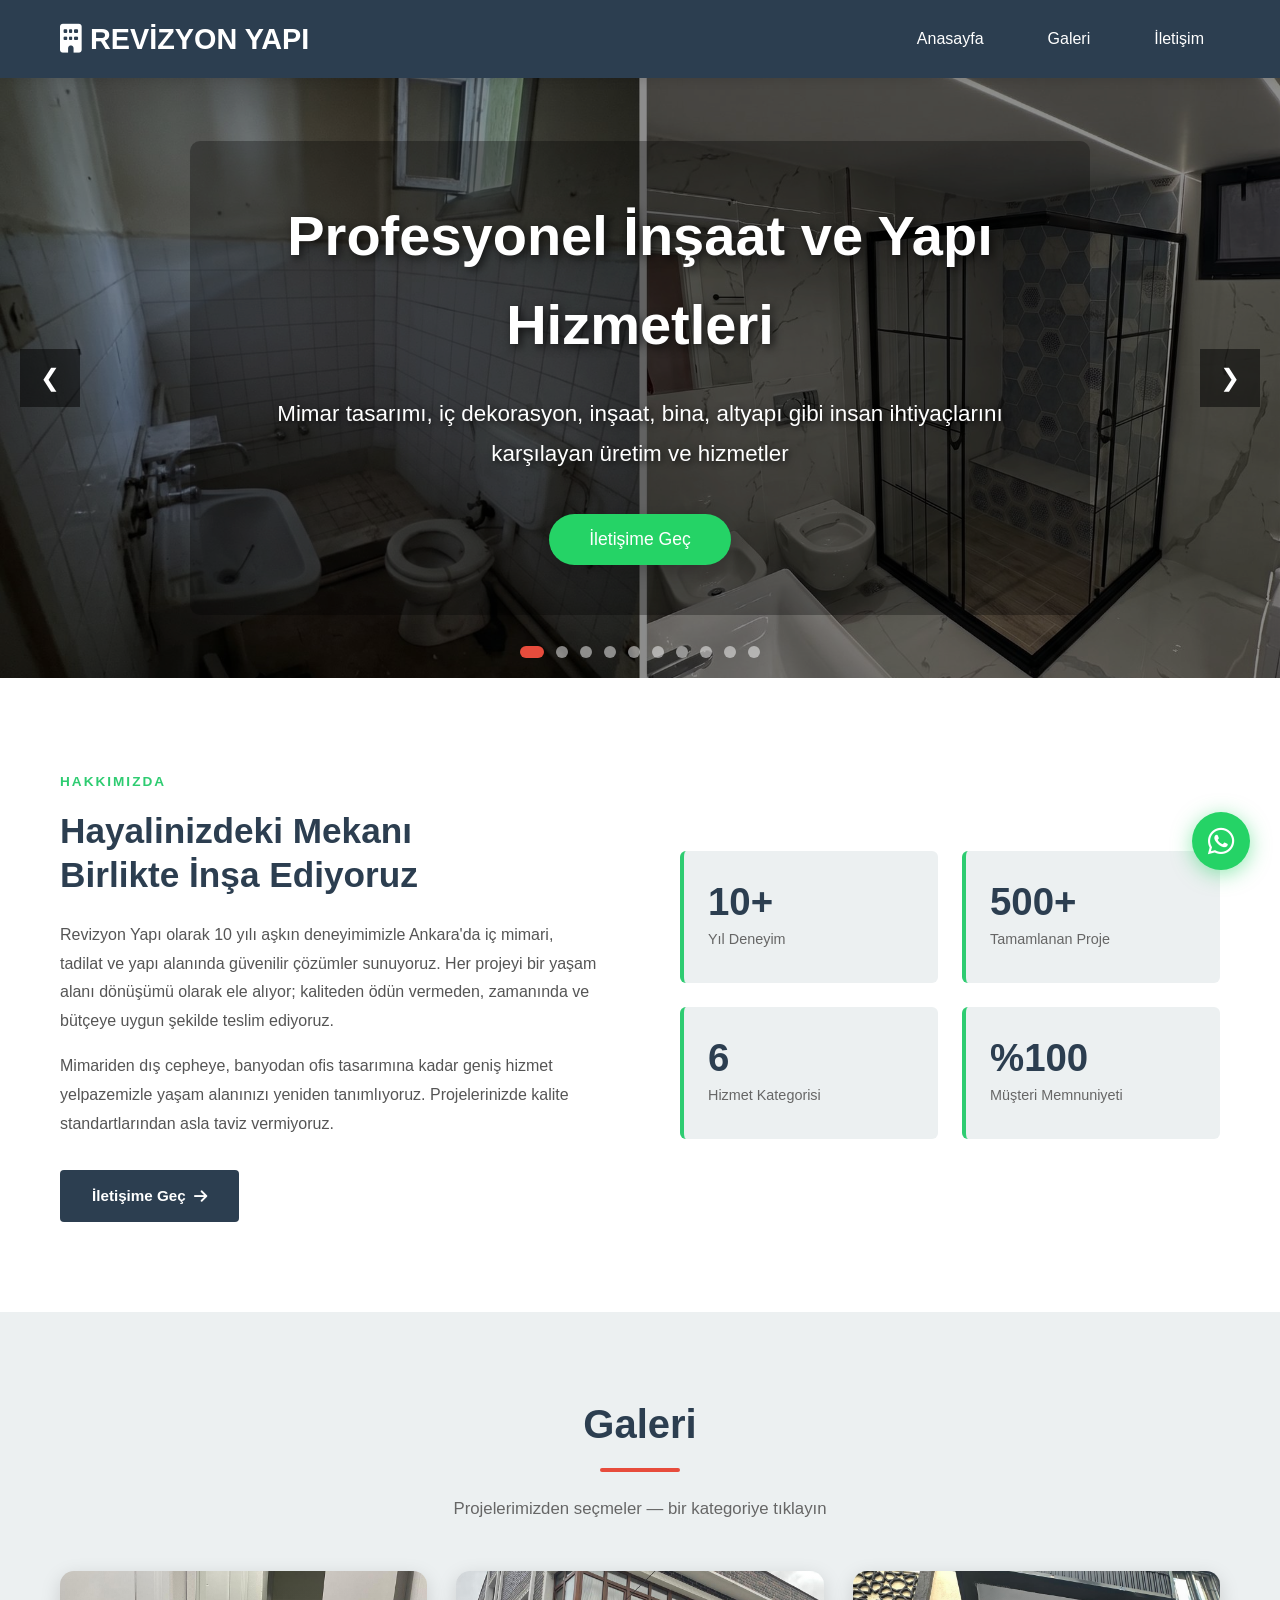
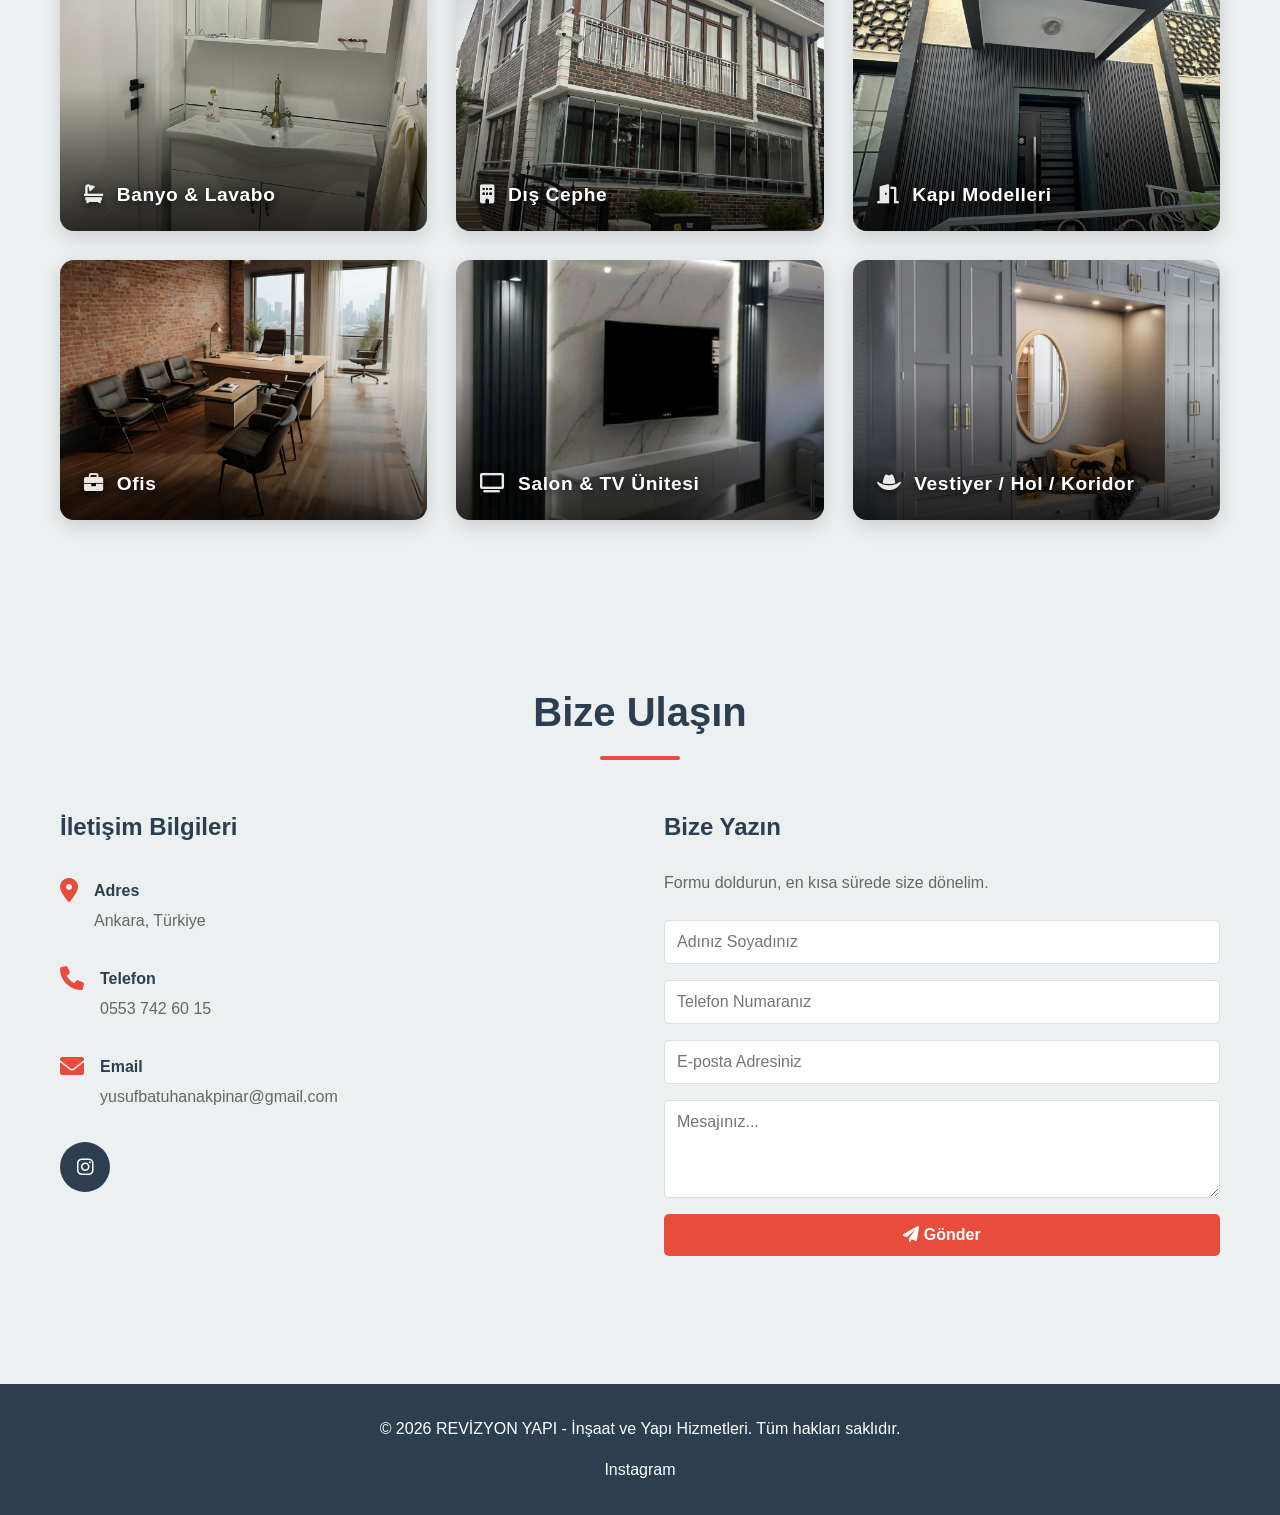
==== commit 998ba6df: "profesyonel yenileme: SEO meta, favicon, vizyon bolumu, floating WhatsApp, AJAX form, mobil optimiza" ====
--- a/index.html
+++ b/index.html
@@ -3,7 +3,15 @@
 <head>
     <meta charset="UTF-8">
     <meta name="viewport" content="width=device-width, initial-scale=1.0">
-    <title>REVİZYON YAPI - İnşaat ve Yapı Hizmetleri</title>
+    <meta name="description" content="Revizyon Yapı | Ankara'da profesyonel iç mimari, tadilat ve yapı hizmetleri. Banyo, mutfak, dış cephe, kapı ve ofis projeleriniz için bize ulaşın.">
+    <meta name="keywords" content="revizyon yapı, ankara tadilat, iç mimari, banyo tadilatı, dış cephe, ofis tasarımı, kapı modelleri, yapı hizmetleri">
+    <meta name="robots" content="index, follow">
+    <link rel="icon" type="image/x-icon" href="favicon.ico">
+    <link rel="icon" type="image/png" sizes="32x32" href="favicon-32x32.png">
+    <link rel="icon" type="image/png" sizes="16x16" href="favicon-16x16.png">
+    <link rel="apple-touch-icon" sizes="180x180" href="apple-touch-icon.png">
+    <link rel="manifest" href="site.webmanifest">
+    <title>Revizyon Yapı | Ankara Profesyonel İnşaat ve Tadilat Hizmetleri</title>
     <link rel="stylesheet" href="style.css">
     <link rel="stylesheet" href="https://cdnjs.cloudflare.com/ajax/libs/font-awesome/6.0.0/css/all.min.css">
 </head>
@@ -86,7 +94,40 @@
                 <div class="hero-content">
                     <h2>Profesyonel İnşaat ve Yapı Hizmetleri</h2>
                     <p>Mimar tasarımı, iç dekorasyon, inşaat, bina, altyapı gibi insan ihtiyaçlarını karşılayan üretim ve hizmetler</p>
-                    <button class="cta-btn">İletişime Geç</button>
+                    <a href="#contact" class="cta-link"><button class="cta-btn">İletişime Geç</button></a>
+                </div>
+            </div>
+        </div>
+    </section>
+
+    <!-- KURUMSAL VİZYON BÖLÜMÜ -->
+    <section class="vision-section">
+        <div class="container">
+            <div class="vision-wrapper">
+                <div class="vision-text">
+                    <span class="vision-label">Hakkımızda</span>
+                    <h2>Hayalinizdeki Mekanı<br>Birlikte İnşa Ediyoruz</h2>
+                    <p>Revizyon Yapı olarak 10 yılı aşkın deneyimimizle Ankara'da iç mimari, tadilat ve yapı alanında güvenilir çözümler sunuyoruz. Her projeyi bir yaşam alanı dönüşümü olarak ele alıyor; kaliteden ödün vermeden, zamanında ve bütçeye uygun şekilde teslim ediyoruz.</p>
+                    <p>Mimariden dış cepheye, banyodan ofis tasarımına kadar geniş hizmet yelpazemizle yaşam alanınızı yeniden tanımlıyoruz. Projelerinizde kalite standartlarından asla taviz vermiyoruz.</p>
+                    <a href="#contact" class="vision-btn">İletişime Geç <i class="fas fa-arrow-right"></i></a>
+                </div>
+                <div class="vision-stats">
+                    <div class="stat-card">
+                        <span class="stat-number">10+</span>
+                        <span class="stat-label">Yıl Deneyim</span>
+                    </div>
+                    <div class="stat-card">
+                        <span class="stat-number">500+</span>
+                        <span class="stat-label">Tamamlanan Proje</span>
+                    </div>
+                    <div class="stat-card">
+                        <span class="stat-number">6</span>
+                        <span class="stat-label">Hizmet Kategorisi</span>
+                    </div>
+                    <div class="stat-card">
+                        <span class="stat-number">%100</span>
+                        <span class="stat-label">Müşteri Memnuniyeti</span>
+                    </div>
                 </div>
             </div>
         </div>
@@ -138,10 +179,6 @@
             </div>
         </div>
     </section>
-
-
-
-
 
     <!-- İLETİŞİM FORMU -->
     <section id="contact" class="contact">
@@ -161,32 +198,33 @@
                         <i class="fas fa-phone"></i>
                         <div>
                             <h4>Telefon</h4>
-                            <p>+90 (555) 123-4567</p>
+                            <p><a href="tel:+905537426015">0553 742 60 15</a></p>
                         </div>
                     </div>
                     <div class="info-item">
                         <i class="fas fa-envelope"></i>
                         <div>
                             <h4>Email</h4>
-                            <p>info@dekoart.com</p>
+                            <p><a href="mailto:yusufbatuhanakpinar@gmail.com">yusufbatuhanakpinar@gmail.com</a></p>
                         </div>
                     </div>
                     <div class="social-links">
-                        <a href="https://instagram.com/revizyon_yapı2020" target="_blank" title="Instagram"><i class="fab fa-instagram"></i></a>
+                        <a href="https://instagram.com/revizyon_yapi2020" target="_blank" rel="noopener noreferrer" title="Instagram"><i class="fab fa-instagram"></i></a>
                     </div>
                 </div>
 
                 <div class="quick-contact">
-                    <h3>Hemen İletişime Geçin</h3>
-                    <p>Projeleriniz hakkında detaylı bilgi almak için lütfen aşağıdaki yöntemlerden birini kullanınız.</p>
-                    <div class="contact-buttons">
-                        <a href="https://wa.me/905551234567" class="whatsapp-btn" target="_blank">
-                            <i class="fab fa-whatsapp"></i> WhatsApp'tan Yazın
-                        </a>
-                        <a href="tel:+905551234567" class="phone-btn">
-                            <i class="fas fa-phone"></i> Hemen Arayın
-                        </a>
-                    </div>
+                    <h3>Bize Yazın</h3>
+                    <p>Formu doldurun, en kısa sürede size dönelim.</p>
+                    <form class="contact-form" id="contactForm" action="https://formspree.io/f/mrewzply" method="POST">
+                        <input type="text" name="name" placeholder="Adınız Soyadınız" required>
+                        <input type="tel" name="phone" placeholder="Telefon Numaranız">
+                        <input type="email" name="email" placeholder="E-posta Adresiniz" required>
+                        <textarea name="message" rows="4" placeholder="Mesajınız..." required></textarea>
+                        <input type="hidden" name="_subject" value="Revizyon Yapı - Yeni İletişim Mesajı">
+                        <button type="submit" class="submit-btn"><i class="fas fa-paper-plane"></i> Gönder</button>
+                        <div id="formMessage" class="form-message"></div>
+                    </form>
                 </div>
             </div>
         </div>
@@ -197,13 +235,19 @@
         <div class="container">
             <p>&copy; 2026 REVİZYON YAPI - İnşaat ve Yapı Hizmetleri. Tüm hakları saklıdır.</p>
             <div class="footer-links">
-                <a href="https://instagram.com/revizyon_yapı2020" target="_blank">Instagram</a>
+                <a href="https://instagram.com/revizyon_yapi2020" target="_blank" rel="noopener noreferrer">Instagram</a>
             </div>
         </div>
     </footer>
 
     <!-- SCROLL TO TOP BUTTON -->
     <button class="scroll-to-top" title="Yukarı Çık"><i class="fas fa-arrow-up"></i></button>
+
+    <!-- FLOATING WHATSAPP -->
+    <a href="https://wa.me/905537426015?text=Merhaba%2C%20proje%20hakk%C4%B1nda%20bilgi%20almak%20istiyorum." class="floating-whatsapp" target="_blank" rel="noopener noreferrer" aria-label="WhatsApp'tan Yazın">
+        <i class="fab fa-whatsapp"></i>
+        <span class="floating-whatsapp-tooltip">WhatsApp'tan Yazın</span>
+    </a>
 
     <script src="script.js"></script>
 </body>
--- a/style.css
+++ b/style.css
@@ -58,10 +58,80 @@
     transform: translateY(-8px) rotate(-45deg);
 }
 
+/* FLOATING WHATSAPP */
+.floating-whatsapp {
+    position: fixed;
+    bottom: 30px;
+    right: 30px;
+    width: 58px;
+    height: 58px;
+    background: #25d366;
+    border-radius: 50%;
+    display: flex;
+    align-items: center;
+    justify-content: center;
+    font-size: 1.9rem;
+    color: #fff;
+    z-index: 1000;
+    box-shadow: 0 4px 20px rgba(37, 211, 102, 0.5);
+    transition: transform 0.25s, box-shadow 0.25s;
+    text-decoration: none;
+}
+
+.floating-whatsapp:hover {
+    transform: scale(1.12);
+    box-shadow: 0 8px 28px rgba(37, 211, 102, 0.65);
+}
+
+.floating-whatsapp-tooltip {
+    position: absolute;
+    right: 70px;
+    background: #1a1a1a;
+    color: #fff;
+    padding: 6px 14px;
+    border-radius: 6px;
+    font-size: 0.82rem;
+    font-weight: 500;
+    white-space: nowrap;
+    opacity: 0;
+    pointer-events: none;
+    transition: opacity 0.2s;
+}
+
+.floating-whatsapp-tooltip::after {
+    content: '';
+    position: absolute;
+    left: 100%;
+    top: 50%;
+    transform: translateY(-50%);
+    border: 6px solid transparent;
+    border-left-color: #1a1a1a;
+}
+
+.floating-whatsapp:hover .floating-whatsapp-tooltip {
+    opacity: 1;
+}
+
+/* CTA LINK */
+.cta-link {
+    text-decoration: none;
+}
+
+/* CONTACT INFO LİNKLERİ */
+.contact-info a {
+    color: inherit;
+    text-decoration: none;
+    transition: color 0.2s;
+}
+
+.contact-info a:hover {
+    color: #2ecc71;
+}
+
 /* SCROLL TO TOP */
 .scroll-to-top {
     position: fixed;
-    bottom: 30px;
+    bottom: 100px;
     right: 30px;
     background: var(--secondary-color);
     color: white;
@@ -307,6 +377,101 @@
     height: 4px;
     background: var(--secondary-color);
     border-radius: 2px;
+}
+
+/* KURUMSAL VİZYON BÖLÜMÜ */
+.vision-section {
+    padding: 90px 20px;
+    background: #fff;
+}
+
+.vision-wrapper {
+    display: grid;
+    grid-template-columns: 1fr 1fr;
+    gap: 5rem;
+    align-items: center;
+    max-width: 1200px;
+    margin: 0 auto;
+}
+
+.vision-label {
+    display: inline-block;
+    font-size: 0.85rem;
+    font-weight: 700;
+    letter-spacing: 2px;
+    text-transform: uppercase;
+    color: #2ecc71;
+    margin-bottom: 1rem;
+}
+
+.vision-text h2 {
+    font-size: 2.2rem;
+    font-weight: 800;
+    color: var(--primary-color);
+    line-height: 1.25;
+    margin-bottom: 1.5rem;
+}
+
+.vision-text p {
+    font-size: 1rem;
+    color: #555;
+    line-height: 1.8;
+    margin-bottom: 1rem;
+}
+
+.vision-btn {
+    display: inline-flex;
+    align-items: center;
+    gap: 0.5rem;
+    margin-top: 1rem;
+    padding: 0.85rem 2rem;
+    background: var(--primary-color);
+    color: #fff;
+    border-radius: 4px;
+    font-weight: 600;
+    font-size: 0.95rem;
+    text-decoration: none;
+    transition: background 0.3s, transform 0.2s;
+}
+
+.vision-btn:hover {
+    background: #1a252f;
+    transform: translateX(3px);
+}
+
+.vision-stats {
+    display: grid;
+    grid-template-columns: 1fr 1fr;
+    gap: 1.5rem;
+}
+
+.stat-card {
+    background: var(--light-bg);
+    border-left: 4px solid #2ecc71;
+    border-radius: 6px;
+    padding: 2rem 1.5rem;
+    display: flex;
+    flex-direction: column;
+    gap: 0.4rem;
+    transition: transform 0.2s, box-shadow 0.2s;
+}
+
+.stat-card:hover {
+    transform: translateY(-4px);
+    box-shadow: 0 8px 24px rgba(0,0,0,0.08);
+}
+
+.stat-number {
+    font-size: 2.4rem;
+    font-weight: 800;
+    color: var(--primary-color);
+    line-height: 1;
+}
+
+.stat-label {
+    font-size: 0.9rem;
+    color: #666;
+    font-weight: 500;
 }
 
 /* GALERİ */
@@ -899,7 +1064,7 @@
 }
 
 .contact-form {
-    display: none;
+    display: flex;
     flex-direction: column;
     gap: 1rem;
 }
@@ -1014,6 +1179,57 @@
 
 /* RESPONSIVE */
 @media (max-width: 768px) {
+    /* Vizyon bölümü - mobilde alt alta */
+    .vision-wrapper {
+        grid-template-columns: 1fr;
+        gap: 2.5rem;
+    }
+
+    .vision-text h2 {
+        font-size: 1.6rem;
+    }
+
+    .vision-stats {
+        grid-template-columns: 1fr 1fr;
+    }
+
+    .stat-number {
+        font-size: 1.8rem;
+    }
+
+    .vision-section {
+        padding: 50px 20px;
+    }
+
+    /* Form mobil */
+    .contact-form input,
+    .contact-form textarea {
+        font-size: 16px; /* iOS zoom önleme */
+    }
+
+    .submit-btn {
+        width: 100%;
+    }
+
+    /* Floating WhatsApp mobil */
+    .floating-whatsapp {
+        width: 52px;
+        height: 52px;
+        font-size: 1.6rem;
+        bottom: 20px;
+        right: 16px;
+    }
+
+    .floating-whatsapp-tooltip {
+        display: none;
+    }
+
+    /* Scroll-to-top mobil konumu */
+    .scroll-to-top {
+        bottom: 84px;
+        right: 16px;
+    }
+
     .hamburger {
         display: flex;
     }
@@ -1173,4 +1389,13 @@
     .indicator.active {
         width: 16px;
     }
-}
+
+    /* Vizyon stats tek kolon çok küçük ekranda */
+    .vision-stats {
+        grid-template-columns: 1fr 1fr;
+    }
+
+    .stat-card {
+        padding: 1.2rem 1rem;
+    }
+}
